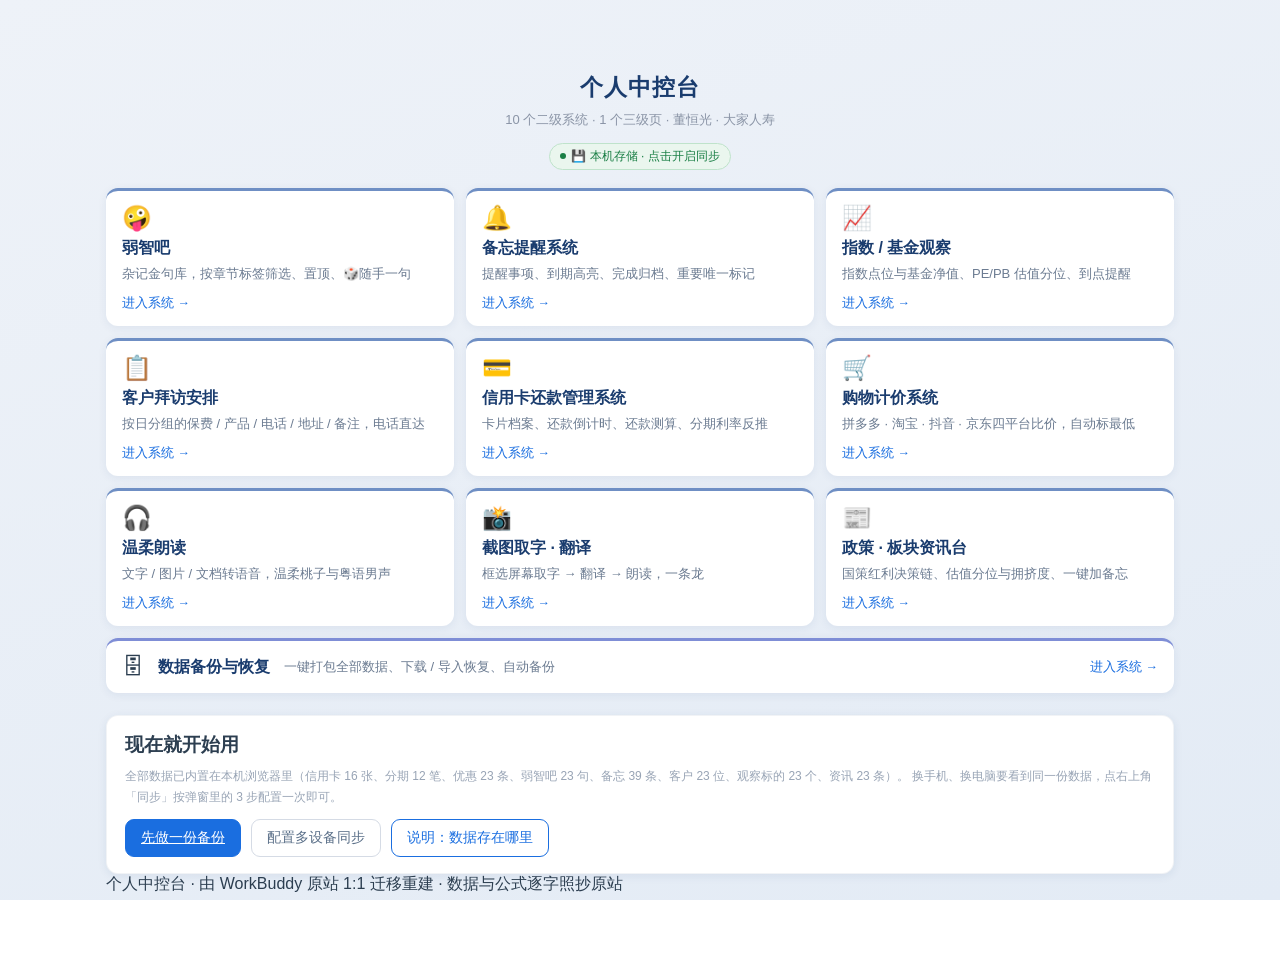
==== 个人中控台.html @ f865862d "资源版本号升到 20261116h（强制刷新缓存的 hub.js） 文件：个人中控台.html, pages/backup.html, pages/credit-card-offers.html, p" ====
<!DOCTYPE html>
<html lang="zh-CN">
<head>
<meta charset="UTF-8">
<meta name="viewport" content="width=device-width, initial-scale=1">
<title>个人中控台</title>
<link rel="icon" href="data:image/svg+xml,<svg xmlns='http://www.w3.org/2000/svg' viewBox='0 0 64 64'><rect width='64' height='64' rx='14' fill='%231a6ee0'/><rect x='12' y='14' width='16' height='16' rx='3' fill='white'/><rect x='36' y='14' width='16' height='16' rx='3' fill='white' opacity='.75'/><rect x='12' y='34' width='16' height='16' rx='3' fill='white' opacity='.75'/><rect x='36' y='34' width='16' height='16' rx='3' fill='white'/></svg>">
<link rel="stylesheet" href="shared/hub.css?v=20261116h">
<style>
/* 门户卡片：电脑、手机统一一行三个 */
.cards{grid-template-columns:repeat(3,1fr);gap:12px}
.cards a.scard{display:flex;flex-direction:column;height:100%;min-width:0;text-decoration:none;color:inherit;transition:transform .16s,box-shadow .16s}
.cards a.scard:hover{transform:translateY(-3px);box-shadow:0 8px 22px rgba(26,60,110,.14)}
.scard .ico{font-size:24px;line-height:1.1}
.scard h2{font-size:16px;color:#1a3c6e;font-weight:700;margin:6px 0 4px;line-height:1.35;overflow-wrap:anywhere}
.scard p{font-size:13px;color:#6b7b91;line-height:1.7;flex:1;overflow-wrap:anywhere}
.scard .go{display:inline-block;margin-top:10px;font-size:12.5px;color:#1a6ee0}
/* 第 10 张卡（数据备份，固定最后）占满整行，避免 3+3+3+1 的孤行 */
.cards a.scard.wide{grid-column:1/-1;flex-direction:row;align-items:center;gap:14px;border-top-color:#7f8ed6}
.scard.wide .ico{font-size:22px}
.scard.wide h2{margin:0;white-space:nowrap}
.scard.wide p{margin:0;line-height:1.5}
.scard.wide .go{margin:0;white-space:nowrap}
.hd-right{display:flex;justify-content:center;margin-top:12px}
.hd-right .sync{display:inline-block;width:auto}
@media (max-width:640px){
  .cards{gap:7px}
  .cards a.scard{padding:9px 8px;border-radius:10px;border-top-width:2px}
  .scard .ico{font-size:17px}
  .scard h2{font-size:12px;margin:4px 0 3px;line-height:1.3}
  .scard p{font-size:10px;line-height:1.42;display:-webkit-box;-webkit-line-clamp:3;-webkit-box-orient:vertical;overflow:hidden}
  .scard .go{margin-top:6px;font-size:10px}
  .cards a.scard.wide{gap:9px;flex-direction:column;align-items:flex-start}
  .scard.wide .ico{font-size:18px}
  .scard.wide h2{font-size:12px;white-space:normal}
  .scard.wide p{font-size:10px;-webkit-line-clamp:2}
  .scard.wide .go{margin-top:4px}
}
</style>
</head>
<body>

<div class="wrap">
  <div class="hd">
    <div>
      <h1>个人中控台</h1>
      <div class="sub">10 个二级系统 · 1 个三级页 · 董恒光 · 大家人寿</div>
    </div>
    <div class="hd-right"><div class="sync" data-sync-badge><span class="dot"></span>检测中…</div></div>
  </div>

  <div class="cards" id="cards">
    <a class="scard" href="pages/quotes.html">
      <div class="ico">🤪</div>
      <h2>弱智吧</h2>
      <p>杂记金句库，按章节标签筛选、置顶、🎲随手一句</p>
      <span class="go">进入系统 →</span>
    </a>
    <a class="scard" href="pages/memo.html">
      <div class="ico">🔔</div>
      <h2>备忘提醒系统</h2>
      <p>提醒事项、到期高亮、完成归档、重要唯一标记</p>
      <span class="go">进入系统 →</span>
    </a>
    <a class="scard" href="pages/funds.html">
      <div class="ico">📈</div>
      <h2>指数 / 基金观察</h2>
      <p>指数点位与基金净值、PE/PB 估值分位、到点提醒</p>
      <span class="go">进入系统 →</span>
    </a>
    <a class="scard" href="pages/visit.html">
      <div class="ico">📋</div>
      <h2>客户拜访安排</h2>
      <p>按日分组的保费 / 产品 / 电话 / 地址 / 备注，电话直达</p>
      <span class="go">进入系统 →</span>
    </a>
    <a class="scard" href="pages/credit-card.html">
      <div class="ico">💳</div>
      <h2>信用卡还款管理系统</h2>
      <p>卡片档案、还款倒计时、还款测算、分期利率反推</p>
      <span class="go">进入系统 →</span>
    </a>
    <a class="scard" href="pages/shopping.html">
      <div class="ico">🛒</div>
      <h2>购物计价系统</h2>
      <p>拼多多 · 淘宝 · 抖音 · 京东四平台比价，自动标最低</p>
      <span class="go">进入系统 →</span>
    </a>
    <a class="scard" href="pages/read-aloud.html">
      <div class="ico">🎧</div>
      <h2>温柔朗读</h2>
      <p>文字 / 图片 / 文档转语音，温柔桃子与粤语男声</p>
      <span class="go">进入系统 →</span>
    </a>
    <a class="scard" href="pages/screenshot.html">
      <div class="ico">📸</div>
      <h2>截图取字 · 翻译</h2>
      <p>框选屏幕取字 → 翻译 → 朗读，一条龙</p>
      <span class="go">进入系统 →</span>
    </a>
    <a class="scard" href="pages/news.html">
      <div class="ico">📰</div>
      <h2>政策 · 板块资讯台</h2>
      <p>国策红利决策链、估值分位与拥挤度、一键加备忘</p>
      <span class="go">进入系统 →</span>
    </a>
    <a class="scard wide" href="pages/backup.html">
      <div class="ico">🗄</div>
      <h2>数据备份与恢复</h2>
      <p>一键打包全部数据、下载 / 导入恢复、自动备份</p>
      <span class="go">进入系统 →</span>
    </a>
  </div>

  <div class="panel" style="margin-top:22px">
    <h3 style="margin-top:0">现在就开始用</h3>
    <div class="hint" id="bootHint">
      全部数据已内置在本机浏览器里（信用卡 16 张、分期 12 笔、优惠 23 条、弱智吧 23 句、备忘 39 条、客户 23 位、观察标的 23 个、资讯 23 条）。
      换手机、换电脑要看到同一份数据，点右上角「同步」按弹窗里的 3 步配置一次即可。
    </div>
    <div class="row" style="display:flex;gap:10px;flex-wrap:wrap;margin-top:12px">
      <a class="btn" href="pages/backup.html">先做一份备份</a>
      <button class="btn gray" id="btnSync">配置多设备同步</button>
      <button class="btn ghost" id="btnOpenFolder">说明：数据存在哪里</button>
    </div>
  </div>

  <div class="footer-f">个人中控台 · 由 WorkBuddy 原站 1:1 迁移重建 · 数据与公式逐字照抄原站</div>
</div>

<script src="data/seed.js?v=20261116h"></script>
<script src="shared/hub.js?v=20261116h"></script>
<script>
document.getElementById('btnSync').onclick = HUB.openSyncDialog;
document.getElementById('btnOpenFolder').onclick = function(){
  HUB.toast('数据存在本浏览器 localStorage，key 为 hub_v1_*；云端同步走你配置的 Supabase 表 hub_state 或自定义端点');
};
if (!HUB.storeOk()) {
  document.getElementById('bootHint').innerHTML = '⚠️ 这个浏览器禁用了本地存储（可能处于无痕模式），本页的改动关掉就没了。请换普通窗口打开。';
}
</script>
</body>
</html>
---- shared/hub.css ----
/* ============================================================
   个人中控台 · 共享样式
   沿用原 WorkBuddy 版本的视觉语汇：淡蓝渐变底、白色圆角卡片、
   主色 #1a6ee0、标题色 #1a3c6e、危险色 #c0392b
   ============================================================ */

*{margin:0;padding:0;box-sizing:border-box;}

body{
  font-family:"Microsoft YaHei","PingFang SC","Hiragino Sans GB",sans-serif;
  background:linear-gradient(160deg,#eef2f8 0%,#e3ebf5 100%);
  background-attachment:fixed;
  color:#2c3e50;
  min-height:100vh;
  -webkit-text-size-adjust:100%;
}

.wrap{max-width:1100px;margin:0 auto;padding:60px 16px 64px;}

/* ---------- 顶部 ---------- */
.hd{position:relative;text-align:center;padding:12px 0 4px;pointer-events:none;}
.hd h1,.hd .sub{pointer-events:auto;}
.hd h1{font-size:23px;color:#1a3c6e;letter-spacing:1px;font-weight:700;}
.hd .sub{font-size:13px;color:#8a94a6;margin-top:7px;line-height:1.6;}
/* 返回按钮组：固定在屏幕左上角，滚动时始终置顶可点 */
.backbar{
  position:fixed;left:12px;top:12px;z-index:9999;
  display:flex;flex-wrap:wrap;gap:8px;
}
.back{
  position:static;display:inline-flex;align-items:center;gap:4px;
  font-size:13px;color:#1a3c6e;text-decoration:none;background:rgba(255,255,255,.96);
  border:1px solid #d5dbe5;border-radius:8px;padding:7px 12px;
  box-shadow:0 2px 8px rgba(26,60,110,.13);
}
.back:hover{background:#f6f9ff;border-color:#b9cbe6;}
.back.plus{color:#3c5171;background:rgba(248,251,255,.96);}

/* ---------- 同步徽章 ---------- */
.syncbar{display:flex;flex-wrap:wrap;align-items:center;justify-content:center;gap:8px;margin:12px 0 4px;}
.sync{font-size:12px;padding:4px 10px;border-radius:20px;border:1px solid transparent;cursor:pointer;}
.sync.ok{background:#eaf6ee;color:#1a7f45;border-color:#bfe3cb;}
.sync.off{background:#fdecea;color:#c62828;border-color:#f3c2bd;}
.sync.busy{background:#fff6e5;color:#b57500;border-color:#f2d9a8;}
.sync .dot{display:inline-block;width:6px;height:6px;border-radius:50%;margin-right:5px;vertical-align:1px;}
.sync.ok .dot{background:#1a7f45;} .sync.off .dot{background:#c62828;} .sync.busy .dot{background:#d99a00;}
.btn-mini{font-size:12px;padding:4px 10px;border-radius:8px;border:1px solid #d5dbe5;background:#fff;color:#1a3c6e;cursor:pointer;}
.btn-mini:hover{background:#f4f8ff;border-color:#b9cbe6;}

/* ---------- 通用卡片 / 面板 ---------- */
.panel{background:#fff;border-radius:12px;padding:16px 18px;box-shadow:0 2px 10px rgba(26,60,110,.08);border:1px solid rgba(26,60,110,.06);margin-top:14px;}
.panel-title{font-size:15px;font-weight:700;color:#1a3c6e;margin-bottom:12px;display:flex;align-items:center;gap:6px;flex-wrap:wrap;}
.panel-title .grow{flex:1;}

/* ---------- 按钮 ---------- */
.btn{font-size:14px;padding:8px 15px;border-radius:9px;border:1px solid #1a6ee0;background:#1a6ee0;color:#fff;cursor:pointer;font-family:inherit;line-height:1.4;}
.btn:hover{background:#155ec7;}
.btn.ghost{background:#fff;color:#1a6ee0;}
.btn.ghost:hover{background:#f0f6ff;}
.btn.gray{background:#fff;color:#5b7089;border-color:#d5dbe5;}
.btn.gray:hover{background:#f6f8fb;}
.btn.red{background:#fff;color:#c0392b;border-color:#e7b9b3;}
.btn.red:hover{background:#fdf4f3;}
.btn.ok{background:#1a7f45;border-color:#1a7f45;}
.btn.ok:hover{background:#15693a;}
.btn.sm{font-size:12.5px;padding:5px 11px;border-radius:7px;}
.toolbar{display:flex;flex-wrap:wrap;gap:8px;align-items:center;}

/* ---------- 表单 ---------- */
.form-grid{display:grid;grid-template-columns:1fr 1fr;gap:10px 14px;}
.form-grid.one{grid-template-columns:1fr;}
.form-grid.three{grid-template-columns:1fr 1fr 1fr;}
label.f{display:block;font-size:12.5px;color:#6b7b91;margin-bottom:4px;font-weight:600;}
input[type=text],input[type=number],input[type=date],input[type=month],input[type=datetime-local],input[type=search],select,textarea{
  width:100%;font-size:16px;font-family:inherit;color:#2c3e50;
  border:1px solid #d5dbe5;border-radius:8px;padding:8px 10px;background:#fff;outline:none;
}
input:focus,select:focus,textarea:focus{border-color:#1a6ee0;box-shadow:0 0 0 3px rgba(26,110,224,.10);}
textarea{resize:vertical;line-height:1.6;}
input[readonly]{background:#f6f8fb;color:#7a879b;}
.hint{font-size:12px;color:#98a4b5;line-height:1.7;margin-top:8px;}
.checkline{display:flex;flex-wrap:wrap;gap:14px;align-items:center;font-size:13px;color:#4a5c73;}
.checkline label{display:inline-flex;align-items:center;gap:5px;cursor:pointer;}
input[type=checkbox]{width:16px;height:16px;accent-color:#1a6ee0;}

/* ---------- 统计条 ---------- */
.stat{display:grid;grid-template-columns:repeat(3,1fr);gap:10px;margin-top:14px;}
.stat .cell{background:#fff;border-radius:11px;padding:12px 14px;text-align:center;box-shadow:0 2px 8px rgba(26,60,110,.06);border:1px solid rgba(26,60,110,.05);}
.stat .cell .k{font-size:11.5px;color:#93a1b4;}
.stat .cell .v{font-size:19px;font-weight:700;color:#1a3c6e;margin-top:3px;}
.stat .cell .v.small{font-size:14px;}

/* ---------- 卡片列表 ---------- */
.cards{display:grid;grid-template-columns:repeat(3,1fr);gap:12px;margin-top:14px;}
.scard{background:#fff;border-radius:12px;padding:14px 16px;box-shadow:0 2px 10px rgba(26,60,110,.07);border-top:3px solid #6f8fc4;position:relative;}
.scard.pinned{border-top-color:#ec7aa8;background:#fde8f0;box-shadow:0 2px 10px rgba(232,122,168,.18);}
.scard.pinned .nm{color:#a8326a;}
.scard.pinned .src,.scard.pinned .src span{color:#a8567f;}
.scard.pinned .x a{color:#c2185b;}
.scard.hotmem{border-top-color:#8e1b1b;background:#c62828;box-shadow:0 3px 14px rgba(140,20,20,.26);}
.scard.hotmem .nm,.scard.hotmem .src,.scard.hotmem .src span,.scard.hotmem .x a{color:#fff;}
.scard.hotmem .x a.del{color:#ffe3df;}
.scard.hotmem .tag{background:rgba(255,255,255,.2);color:#fff;}
.scard.over{border-top-color:#e53935;background:#fdecea;}
.scard.over .nm{color:#8e2422;}
.scard.over .src{color:#b25a55;}
.scard .row1{display:flex;align-items:flex-start;gap:8px;}
.scard .nm{font-weight:700;color:#1a3c6e;font-size:15px;}
.scard .x{margin-left:auto;display:flex;gap:9px;flex-wrap:wrap;justify-content:flex-end;}
.scard .x a{font-size:12px;color:#1a6ee0;text-decoration:none;cursor:pointer;white-space:nowrap;}
.scard .x a.del{color:#c0392b;}
.scard .body{margin-top:8px;font-size:14px;line-height:1.75;white-space:pre-wrap;word-break:break-word;}
.scard .src{font-size:12.5px;color:#8a94a6;margin-top:6px;}
.tag{display:inline-block;font-size:11.5px;padding:2px 8px;border-radius:20px;background:#eef3fa;color:#41618e;margin:2px 4px 0 0;}
.tag.pin{background:#fff2d5;color:#a9771c;}
.tag.hot{background:#fdecea;color:#c0392b;}
.tag.ok{background:#eaf6ee;color:#1a7f45;}

/* ---------- 表格 ---------- */
.table-wrap{overflow-x:auto;margin-top:12px;-webkit-overflow-scrolling:touch;}
table.data{width:100%;border-collapse:collapse;font-size:13.5px;min-width:760px;}
table.data th,table.data td{padding:9px 10px;border-bottom:1px solid #eceff4;text-align:left;vertical-align:middle;}
table.data th{background:#f7f9fd;color:#3c5171;font-weight:600;font-size:12.5px;white-space:nowrap;position:sticky;top:0;z-index:2;}
table.data th.sortable{cursor:pointer;}
table.data th.sortable:hover{color:#1a6ee0;}
table.data td.num{text-align:right;font-variant-numeric:tabular-nums;}
table.data tr:hover td{background:#fafcff;}
.st-normal td{background:transparent;}
.st-grace td{background:#fdecea;}
.st-over td{background:#e53935;color:#fff;}
.st-over td a{color:#fff;}
/* 悬停时保留状态底色：宽限期略加深，逾期改成更深的红，避免整行发白看不清 */
table.data tr.st-grace:hover td{background:#fbdcd8;}
table.data tr.st-over:hover td{background:#c62828;color:#fff;}
table.data tr.st-over:hover td a{color:#fff;}
.st-paid td{background:#f2fbf4;}

/* ---------- 弹窗 ---------- */
.mask{position:fixed;inset:0;background:rgba(16,28,45,.5);display:flex;align-items:center;justify-content:center;padding:16px;z-index:10000;}
.mask[hidden]{display:none;}
.dlg{background:#fff;border-radius:14px;width:100%;max-width:560px;max-height:88vh;overflow:auto;padding:20px 22px;box-shadow:0 18px 50px rgba(0,0,0,.3);}
.dlg h3{font-size:17px;color:#1a3c6e;margin-bottom:4px;}
.dlg .dlg-sub{font-size:12px;color:#93a1b4;margin-bottom:14px;}
.dlg-foot{display:flex;gap:10px;justify-content:flex-end;margin-top:16px;flex-wrap:wrap;}

/* ---------- 提示 toast ---------- */
#toast{position:fixed;left:50%;bottom:34px;transform:translateX(-50%) translateY(12px);
  background:rgba(28,38,52,.94);color:#fff;font-size:13.5px;padding:10px 18px;border-radius:22px;
  opacity:0;pointer-events:none;transition:.25s;z-index:10050;max-width:88vw;text-align:center;}
#toast.show{opacity:1;transform:translateX(-50%) translateY(0);}

/* ---------- 浮动胶囊 ---------- */
.pill{position:fixed;right:12px;bottom:12px;z-index:9998;background:#fff;color:#1a3c6e;
  border:1px solid #d5dbe5;border-radius:22px;padding:8px 14px;font-size:12.5px;text-decoration:none;
  box-shadow:0 3px 12px rgba(26,60,110,.16);}
.pill:hover{background:#f4f8ff;border-color:#b9cbe6;}
.pill.up{bottom:56px;}

/* ---------- 空状态 ---------- */
.empty{text-align:center;color:#a8b3c2;font-size:13.5px;padding:26px 10px;line-height:1.9;}

/* ---------- 页脚 ---------- */
footer.f{text-align:center;margin-top:26px;font-size:12px;color:#a5aebd;line-height:1.9;}

/* ---------- 数字色 ---------- */
.up{color:#c0392b;} .down{color:#1a7f45;} .nd{color:#b8c2ce;}

/* ---------- 窄屏 ---------- */
@media (max-width:640px){
  .wrap{padding:56px 12px 70px;}
  .hd{padding-top:10px;}
  .hd h1{font-size:20px;}
  .backbar{left:10px;top:10px;gap:6px;}
  .back{font-size:12.5px;padding:6px 10px;}
  .form-grid,.form-grid.three{grid-template-columns:1fr;}
  .stat{grid-template-columns:1fr 1fr;}
  .stat .cell:last-child{grid-column:1 / -1;}
  .dlg{padding:16px;}
  .panel{padding:13px 13px;}
}
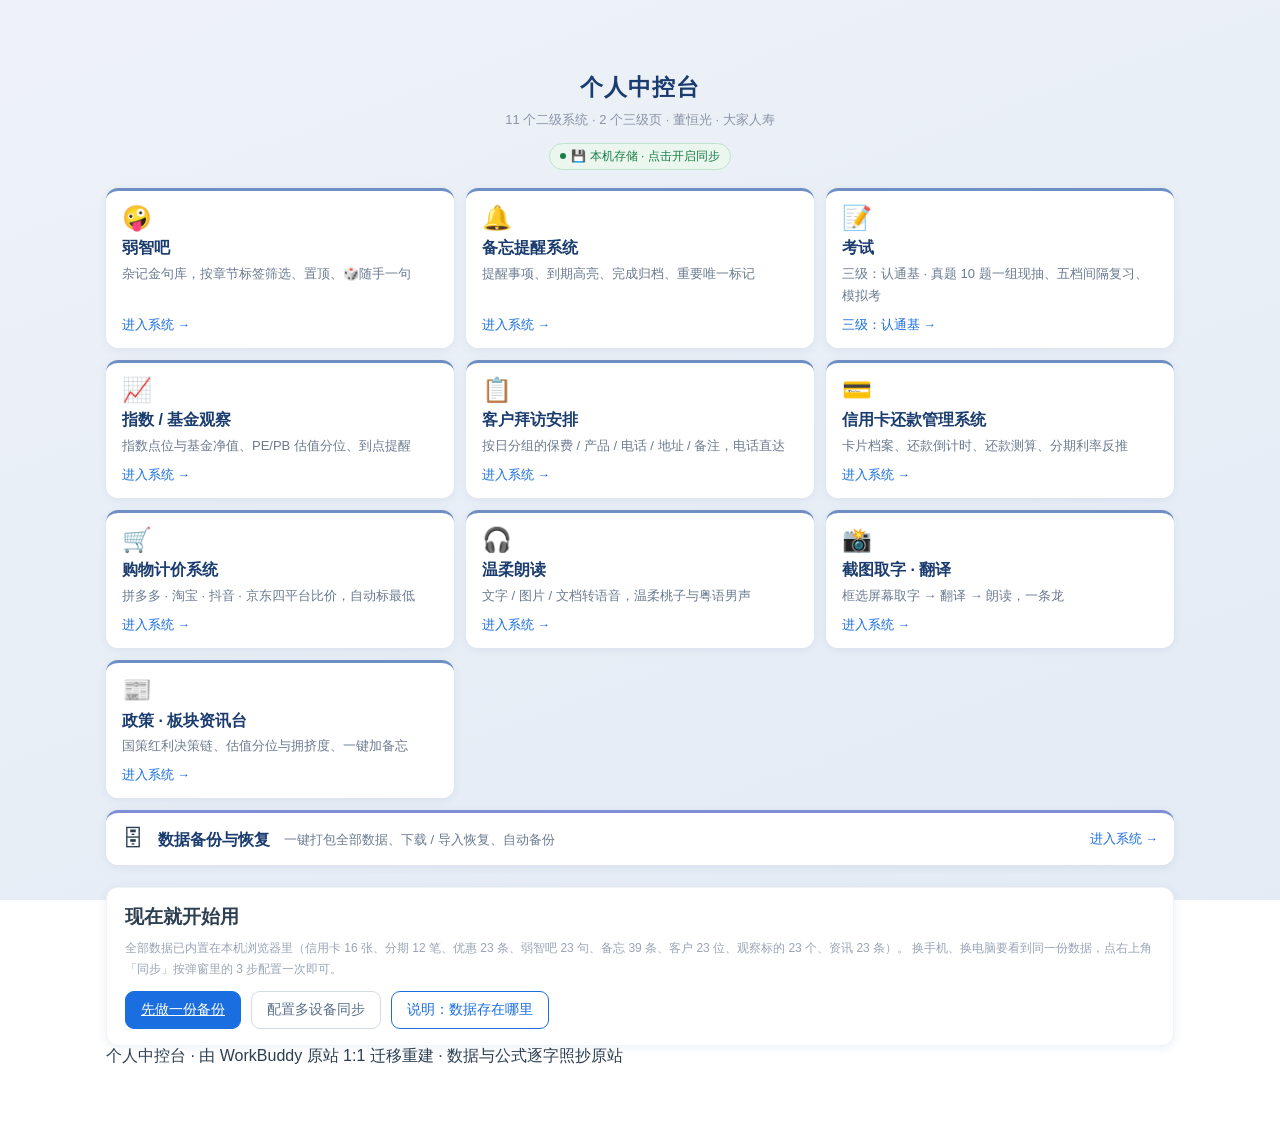
==== commit fa40643e: "门户新增二级「考试」（第三位）· 三级「认通基」" ====
--- a/个人中控台.html
+++ b/个人中控台.html
@@ -44,7 +44,7 @@
   <div class="hd">
     <div>
       <h1>个人中控台</h1>
-      <div class="sub">10 个二级系统 · 1 个三级页 · 董恒光 · 大家人寿</div>
+      <div class="sub">11 个二级系统 · 2 个三级页 · 董恒光 · 大家人寿</div>
     </div>
     <div class="hd-right"><div class="sync" data-sync-badge><span class="dot"></span>检测中…</div></div>
   </div>
@@ -61,6 +61,12 @@
       <h2>备忘提醒系统</h2>
       <p>提醒事项、到期高亮、完成归档、重要唯一标记</p>
       <span class="go">进入系统 →</span>
+    </a>
+    <a class="scard" href="pages/exam-rentongji.html">
+      <div class="ico">📝</div>
+      <h2>考试</h2>
+      <p>三级：认通基 · 真题 10 题一组现抽、五档间隔复习、模拟考</p>
+      <span class="go">三级：认通基 →</span>
     </a>
     <a class="scard" href="pages/funds.html">
       <div class="ico">📈</div>
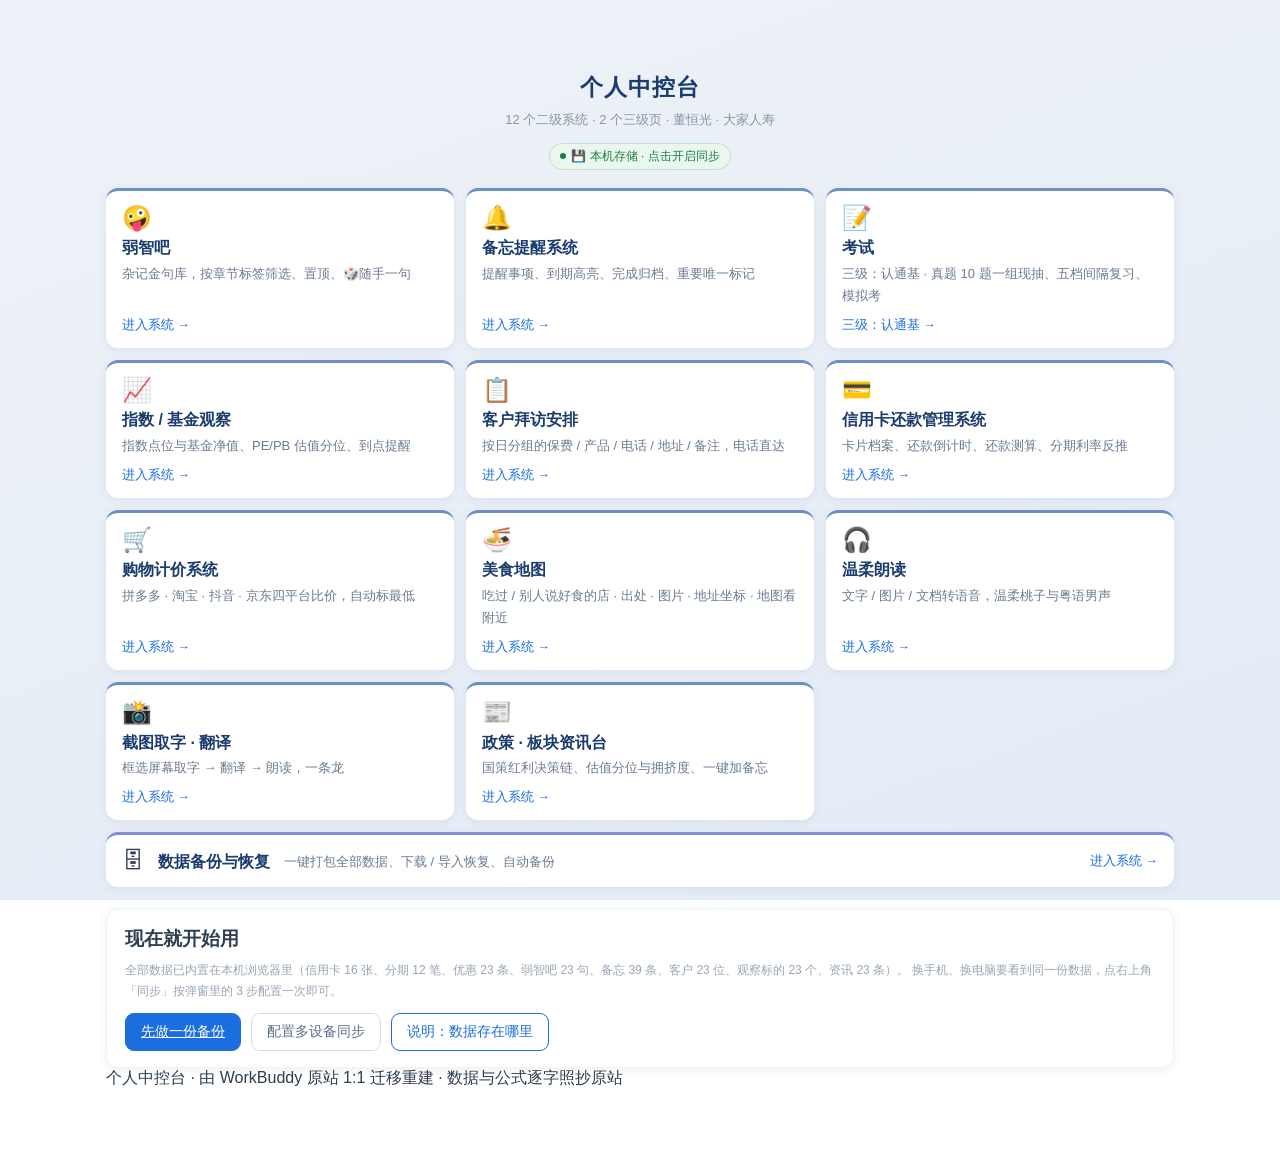
==== commit 3f9f1327: "门户新增「美食地图」二级卡，hub.js 版本号更新" ====
--- a/个人中控台.html
+++ b/个人中控台.html
@@ -44,7 +44,7 @@
   <div class="hd">
     <div>
       <h1>个人中控台</h1>
-      <div class="sub">11 个二级系统 · 2 个三级页 · 董恒光 · 大家人寿</div>
+      <div class="sub">12 个二级系统 · 2 个三级页 · 董恒光 · 大家人寿</div>
     </div>
     <div class="hd-right"><div class="sync" data-sync-badge><span class="dot"></span>检测中…</div></div>
   </div>
@@ -92,6 +92,12 @@
       <p>拼多多 · 淘宝 · 抖音 · 京东四平台比价，自动标最低</p>
       <span class="go">进入系统 →</span>
     </a>
+    <a class="scard" href="pages/foods.html">
+      <div class="ico">🍜</div>
+      <h2>美食地图</h2>
+      <p>吃过 / 别人说好食的店 · 出处 · 图片 · 地址坐标 · 地图看附近</p>
+      <span class="go">进入系统 →</span>
+    </a>
     <a class="scard" href="pages/read-aloud.html">
       <div class="ico">🎧</div>
       <h2>温柔朗读</h2>
@@ -135,7 +141,7 @@
 </div>
 
 <script src="data/seed.js?v=20261116h"></script>
-<script src="shared/hub.js?v=20261116h"></script>
+<script src="shared/hub.js?v=20261124a"></script>
 <script>
 document.getElementById('btnSync').onclick = HUB.openSyncDialog;
 document.getElementById('btnOpenFolder').onclick = function(){
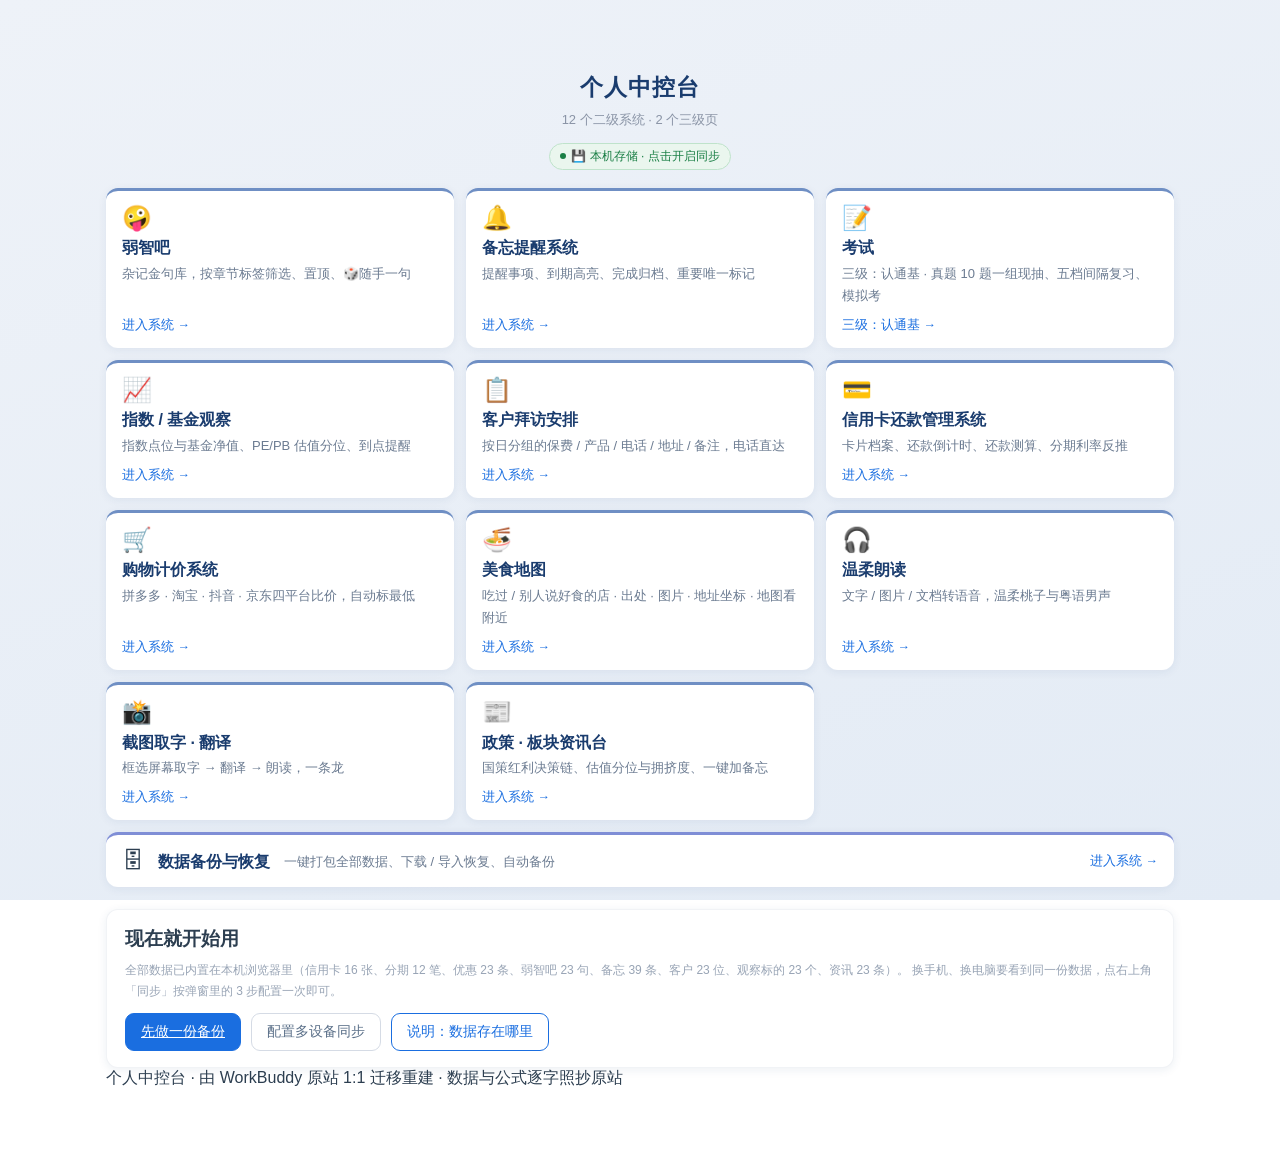
==== commit 2893863d: "chore(portal): 去掉副标题里的姓名与公司" ====
--- a/个人中控台.html
+++ b/个人中控台.html
@@ -44,7 +44,7 @@
   <div class="hd">
     <div>
       <h1>个人中控台</h1>
-      <div class="sub">12 个二级系统 · 2 个三级页 · 董恒光 · 大家人寿</div>
+      <div class="sub">12 个二级系统 · 2 个三级页</div>
     </div>
     <div class="hd-right"><div class="sync" data-sync-badge><span class="dot"></span>检测中…</div></div>
   </div>
@@ -141,7 +141,7 @@
 </div>
 
 <script src="data/seed.js?v=20261116h"></script>
-<script src="shared/hub.js?v=20261124a"></script>
+<script src="shared/hub.js?v=20261126a"></script>
 <script>
 document.getElementById('btnSync').onclick = HUB.openSyncDialog;
 document.getElementById('btnOpenFolder').onclick = function(){
